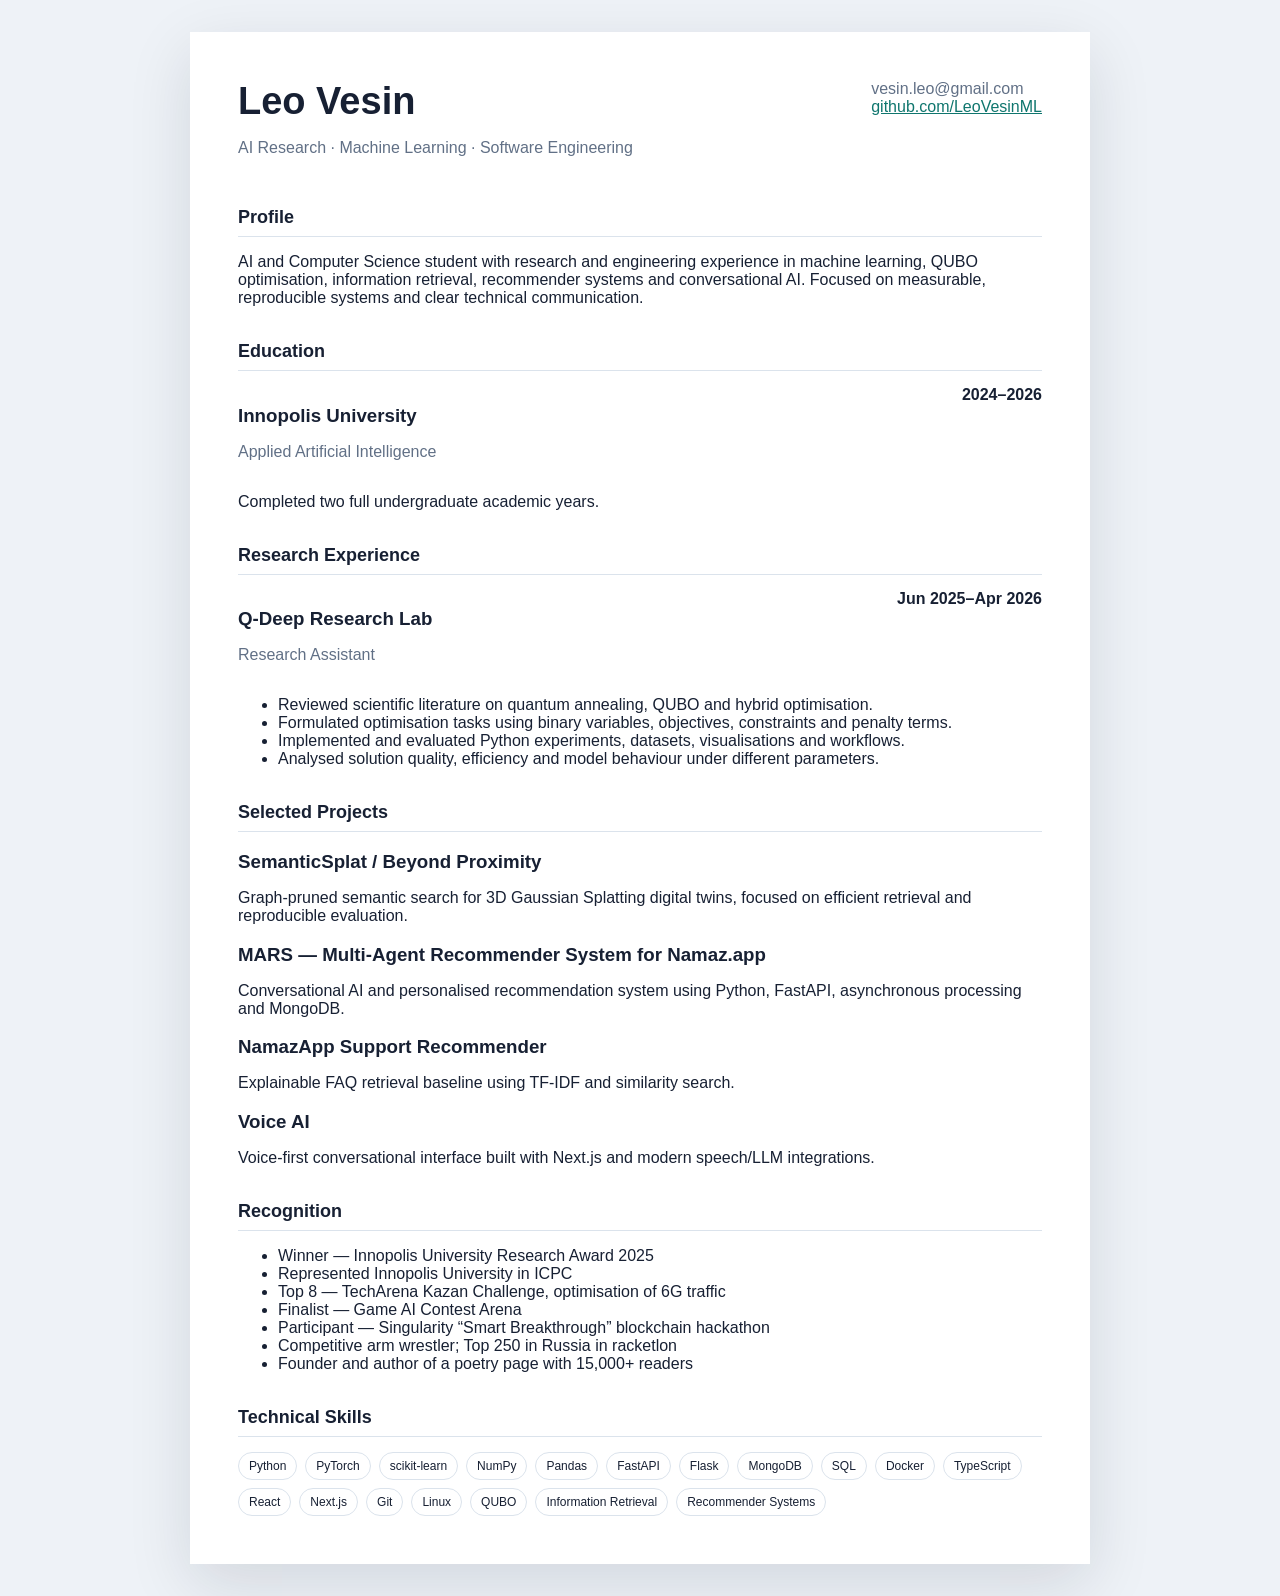
==== portfolio/cv.html @ 8d47f747 "Add printable web CV" ====
<!doctype html><html lang="en"><head><meta charset="utf-8"><meta name="viewport" content="width=device-width,initial-scale=1"><title>Leo Vesin — CV</title><style>body{margin:0;font-family:Arial,sans-serif;background:#eef2f7;color:#172033}main{width:min(900px,calc(100% - 32px));margin:32px auto;background:white;padding:48px;box-sizing:border-box;box-shadow:0 20px 60px rgba(15,23,42,.12)}h1{margin:0;font-size:38px}h2{margin-top:34px;border-bottom:1px solid #dbe3ec;padding-bottom:8px;font-size:18px}h3{margin-bottom:4px}.meta,.muted{color:#617086}.row{display:flex;justify-content:space-between;gap:20px;flex-wrap:wrap}.tags{display:flex;flex-wrap:wrap;gap:8px}.tags span{border:1px solid #dbe3ec;border-radius:999px;padding:6px 10px;font-size:12px}a{color:#0f766e}@media print{body{background:white}main{margin:0;width:100%;box-shadow:none;padding:24px}}@media(max-width:650px){main{padding:28px}}</style></head><body><main><div class="row"><div><h1>Leo Vesin</h1><p class="meta">AI Research · Machine Learning · Software Engineering</p></div><div class="muted">vesin.leo@gmail.com<br><a href="https://github.com/LeoVesinML">github.com/LeoVesinML</a></div></div><h2>Profile</h2><p>AI and Computer Science student with research and engineering experience in machine learning, QUBO optimisation, information retrieval, recommender systems and conversational AI. Focused on measurable, reproducible systems and clear technical communication.</p><h2>Education</h2><div class="row"><div><h3>Innopolis University</h3><p class="muted">Applied Artificial Intelligence</p></div><strong>2024–2026</strong></div><p>Completed two full undergraduate academic years.</p><h2>Research Experience</h2><div class="row"><div><h3>Q-Deep Research Lab</h3><p class="muted">Research Assistant</p></div><strong>Jun 2025–Apr 2026</strong></div><ul><li>Reviewed scientific literature on quantum annealing, QUBO and hybrid optimisation.</li><li>Formulated optimisation tasks using binary variables, objectives, constraints and penalty terms.</li><li>Implemented and evaluated Python experiments, datasets, visualisations and workflows.</li><li>Analysed solution quality, efficiency and model behaviour under different parameters.</li></ul><h2>Selected Projects</h2><h3>SemanticSplat / Beyond Proximity</h3><p>Graph-pruned semantic search for 3D Gaussian Splatting digital twins, focused on efficient retrieval and reproducible evaluation.</p><h3>MARS — Multi-Agent Recommender System for Namaz.app</h3><p>Conversational AI and personalised recommendation system using Python, FastAPI, asynchronous processing and MongoDB.</p><h3>NamazApp Support Recommender</h3><p>Explainable FAQ retrieval baseline using TF-IDF and similarity search.</p><h3>Voice AI</h3><p>Voice-first conversational interface built with Next.js and modern speech/LLM integrations.</p><h2>Recognition</h2><ul><li>Winner — Innopolis University Research Award 2025</li><li>Represented Innopolis University in ICPC</li><li>Top 8 — TechArena Kazan Challenge, optimisation of 6G traffic</li><li>Finalist — Game AI Contest Arena</li><li>Participant — Singularity “Smart Breakthrough” blockchain hackathon</li><li>Competitive arm wrestler; Top 250 in Russia in racketlon</li><li>Founder and author of a poetry page with 15,000+ readers</li></ul><h2>Technical Skills</h2><div class="tags"><span>Python</span><span>PyTorch</span><span>scikit-learn</span><span>NumPy</span><span>Pandas</span><span>FastAPI</span><span>Flask</span><span>MongoDB</span><span>SQL</span><span>Docker</span><span>TypeScript</span><span>React</span><span>Next.js</span><span>Git</span><span>Linux</span><span>QUBO</span><span>Information Retrieval</span><span>Recommender Systems</span></div></main></body></html>
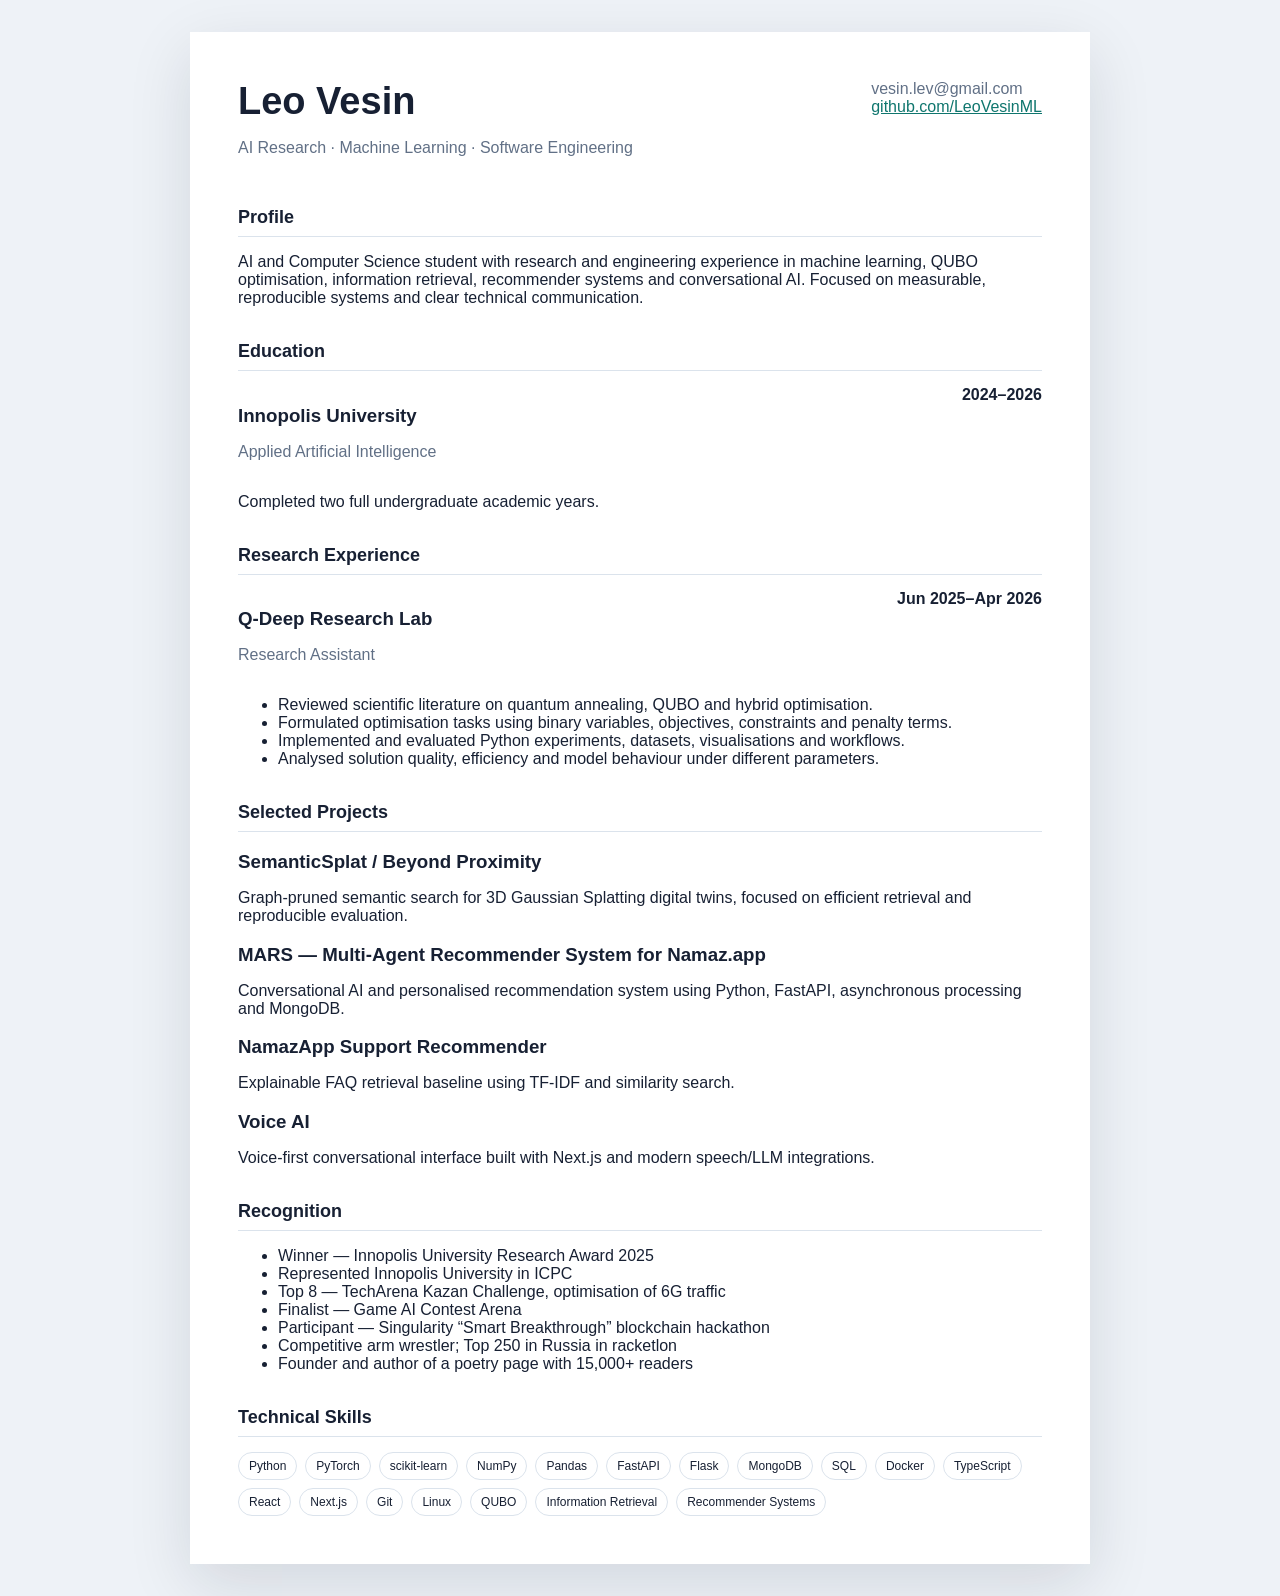
==== commit c025cbd2: "Correct contact email in portfolio CV" ====
--- a/portfolio/cv.html
+++ b/portfolio/cv.html
@@ -1 +1 @@
-<!doctype html><html lang="en"><head><meta charset="utf-8"><meta name="viewport" content="width=device-width,initial-scale=1"><title>Leo Vesin — CV</title><style>body{margin:0;font-family:Arial,sans-serif;background:#eef2f7;color:#172033}main{width:min(900px,calc(100% - 32px));margin:32px auto;background:white;padding:48px;box-sizing:border-box;box-shadow:0 20px 60px rgba(15,23,42,.12)}h1{margin:0;font-size:38px}h2{margin-top:34px;border-bottom:1px solid #dbe3ec;padding-bottom:8px;font-size:18px}h3{margin-bottom:4px}.meta,.muted{color:#617086}.row{display:flex;justify-content:space-between;gap:20px;flex-wrap:wrap}.tags{display:flex;flex-wrap:wrap;gap:8px}.tags span{border:1px solid #dbe3ec;border-radius:999px;padding:6px 10px;font-size:12px}a{color:#0f766e}@media print{body{background:white}main{margin:0;width:100%;box-shadow:none;padding:24px}}@media(max-width:650px){main{padding:28px}}</style></head><body><main><div class="row"><div><h1>Leo Vesin</h1><p class="meta">AI Research · Machine Learning · Software Engineering</p></div><div class="muted">vesin.leo@gmail.com<br><a href="https://github.com/LeoVesinML">github.com/LeoVesinML</a></div></div><h2>Profile</h2><p>AI and Computer Science student with research and engineering experience in machine learning, QUBO optimisation, information retrieval, recommender systems and conversational AI. Focused on measurable, reproducible systems and clear technical communication.</p><h2>Education</h2><div class="row"><div><h3>Innopolis University</h3><p class="muted">Applied Artificial Intelligence</p></div><strong>2024–2026</strong></div><p>Completed two full undergraduate academic years.</p><h2>Research Experience</h2><div class="row"><div><h3>Q-Deep Research Lab</h3><p class="muted">Research Assistant</p></div><strong>Jun 2025–Apr 2026</strong></div><ul><li>Reviewed scientific literature on quantum annealing, QUBO and hybrid optimisation.</li><li>Formulated optimisation tasks using binary variables, objectives, constraints and penalty terms.</li><li>Implemented and evaluated Python experiments, datasets, visualisations and workflows.</li><li>Analysed solution quality, efficiency and model behaviour under different parameters.</li></ul><h2>Selected Projects</h2><h3>SemanticSplat / Beyond Proximity</h3><p>Graph-pruned semantic search for 3D Gaussian Splatting digital twins, focused on efficient retrieval and reproducible evaluation.</p><h3>MARS — Multi-Agent Recommender System for Namaz.app</h3><p>Conversational AI and personalised recommendation system using Python, FastAPI, asynchronous processing and MongoDB.</p><h3>NamazApp Support Recommender</h3><p>Explainable FAQ retrieval baseline using TF-IDF and similarity search.</p><h3>Voice AI</h3><p>Voice-first conversational interface built with Next.js and modern speech/LLM integrations.</p><h2>Recognition</h2><ul><li>Winner — Innopolis University Research Award 2025</li><li>Represented Innopolis University in ICPC</li><li>Top 8 — TechArena Kazan Challenge, optimisation of 6G traffic</li><li>Finalist — Game AI Contest Arena</li><li>Participant — Singularity “Smart Breakthrough” blockchain hackathon</li><li>Competitive arm wrestler; Top 250 in Russia in racketlon</li><li>Founder and author of a poetry page with 15,000+ readers</li></ul><h2>Technical Skills</h2><div class="tags"><span>Python</span><span>PyTorch</span><span>scikit-learn</span><span>NumPy</span><span>Pandas</span><span>FastAPI</span><span>Flask</span><span>MongoDB</span><span>SQL</span><span>Docker</span><span>TypeScript</span><span>React</span><span>Next.js</span><span>Git</span><span>Linux</span><span>QUBO</span><span>Information Retrieval</span><span>Recommender Systems</span></div></main></body></html>+<!doctype html><html lang="en"><head><meta charset="utf-8"><meta name="viewport" content="width=device-width,initial-scale=1"><title>Leo Vesin — CV</title><style>body{margin:0;font-family:Arial,sans-serif;background:#eef2f7;color:#172033}main{width:min(900px,calc(100% - 32px));margin:32px auto;background:white;padding:48px;box-sizing:border-box;box-shadow:0 20px 60px rgba(15,23,42,.12)}h1{margin:0;font-size:38px}h2{margin-top:34px;border-bottom:1px solid #dbe3ec;padding-bottom:8px;font-size:18px}h3{margin-bottom:4px}.meta,.muted{color:#617086}.row{display:flex;justify-content:space-between;gap:20px;flex-wrap:wrap}.tags{display:flex;flex-wrap:wrap;gap:8px}.tags span{border:1px solid #dbe3ec;border-radius:999px;padding:6px 10px;font-size:12px}a{color:#0f766e}@media print{body{background:white}main{margin:0;width:100%;box-shadow:none;padding:24px}}@media(max-width:650px){main{padding:28px}}</style></head><body><main><div class="row"><div><h1>Leo Vesin</h1><p class="meta">AI Research · Machine Learning · Software Engineering</p></div><div class="muted">vesin.lev@gmail.com<br><a href="https://github.com/LeoVesinML">github.com/LeoVesinML</a></div></div><h2>Profile</h2><p>AI and Computer Science student with research and engineering experience in machine learning, QUBO optimisation, information retrieval, recommender systems and conversational AI. Focused on measurable, reproducible systems and clear technical communication.</p><h2>Education</h2><div class="row"><div><h3>Innopolis University</h3><p class="muted">Applied Artificial Intelligence</p></div><strong>2024–2026</strong></div><p>Completed two full undergraduate academic years.</p><h2>Research Experience</h2><div class="row"><div><h3>Q-Deep Research Lab</h3><p class="muted">Research Assistant</p></div><strong>Jun 2025–Apr 2026</strong></div><ul><li>Reviewed scientific literature on quantum annealing, QUBO and hybrid optimisation.</li><li>Formulated optimisation tasks using binary variables, objectives, constraints and penalty terms.</li><li>Implemented and evaluated Python experiments, datasets, visualisations and workflows.</li><li>Analysed solution quality, efficiency and model behaviour under different parameters.</li></ul><h2>Selected Projects</h2><h3>SemanticSplat / Beyond Proximity</h3><p>Graph-pruned semantic search for 3D Gaussian Splatting digital twins, focused on efficient retrieval and reproducible evaluation.</p><h3>MARS — Multi-Agent Recommender System for Namaz.app</h3><p>Conversational AI and personalised recommendation system using Python, FastAPI, asynchronous processing and MongoDB.</p><h3>NamazApp Support Recommender</h3><p>Explainable FAQ retrieval baseline using TF-IDF and similarity search.</p><h3>Voice AI</h3><p>Voice-first conversational interface built with Next.js and modern speech/LLM integrations.</p><h2>Recognition</h2><ul><li>Winner — Innopolis University Research Award 2025</li><li>Represented Innopolis University in ICPC</li><li>Top 8 — TechArena Kazan Challenge, optimisation of 6G traffic</li><li>Finalist — Game AI Contest Arena</li><li>Participant — Singularity “Smart Breakthrough” blockchain hackathon</li><li>Competitive arm wrestler; Top 250 in Russia in racketlon</li><li>Founder and author of a poetry page with 15,000+ readers</li></ul><h2>Technical Skills</h2><div class="tags"><span>Python</span><span>PyTorch</span><span>scikit-learn</span><span>NumPy</span><span>Pandas</span><span>FastAPI</span><span>Flask</span><span>MongoDB</span><span>SQL</span><span>Docker</span><span>TypeScript</span><span>React</span><span>Next.js</span><span>Git</span><span>Linux</span><span>QUBO</span><span>Information Retrieval</span><span>Recommender Systems</span></div></main></body></html>
